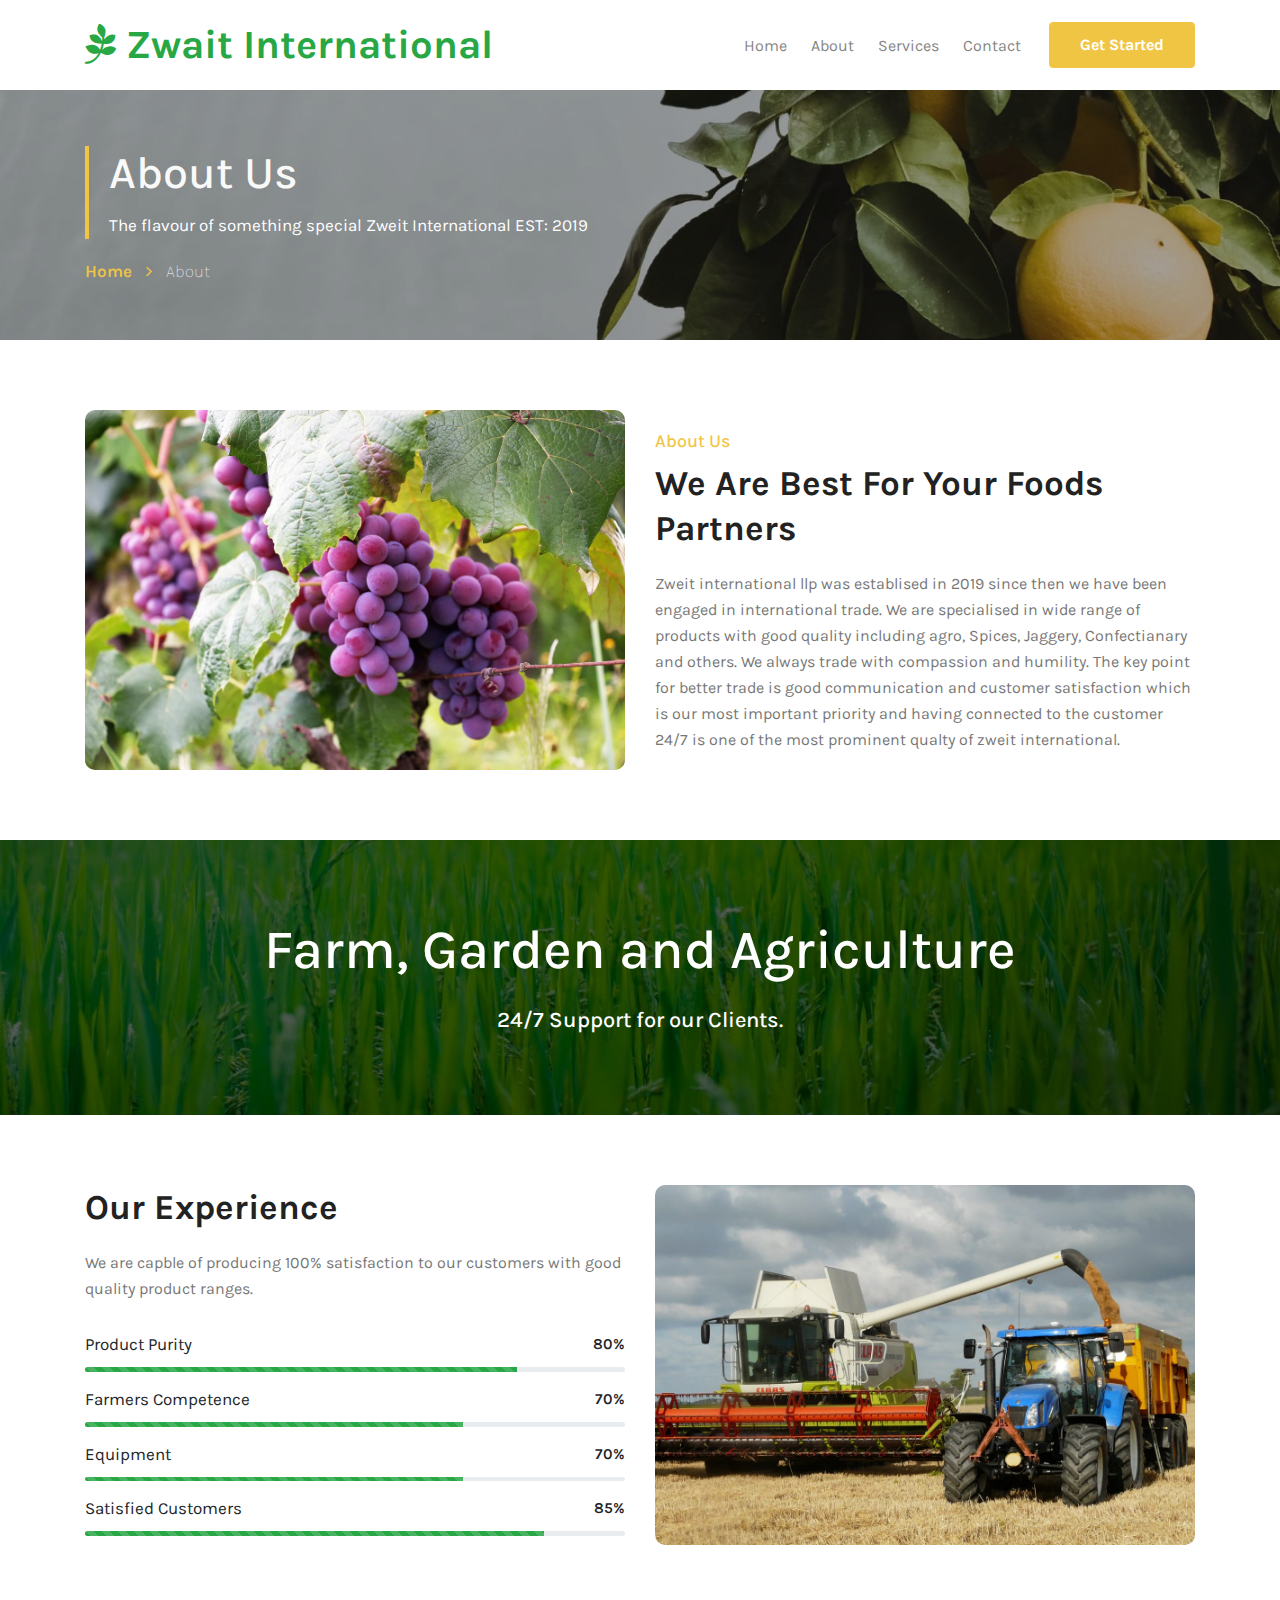
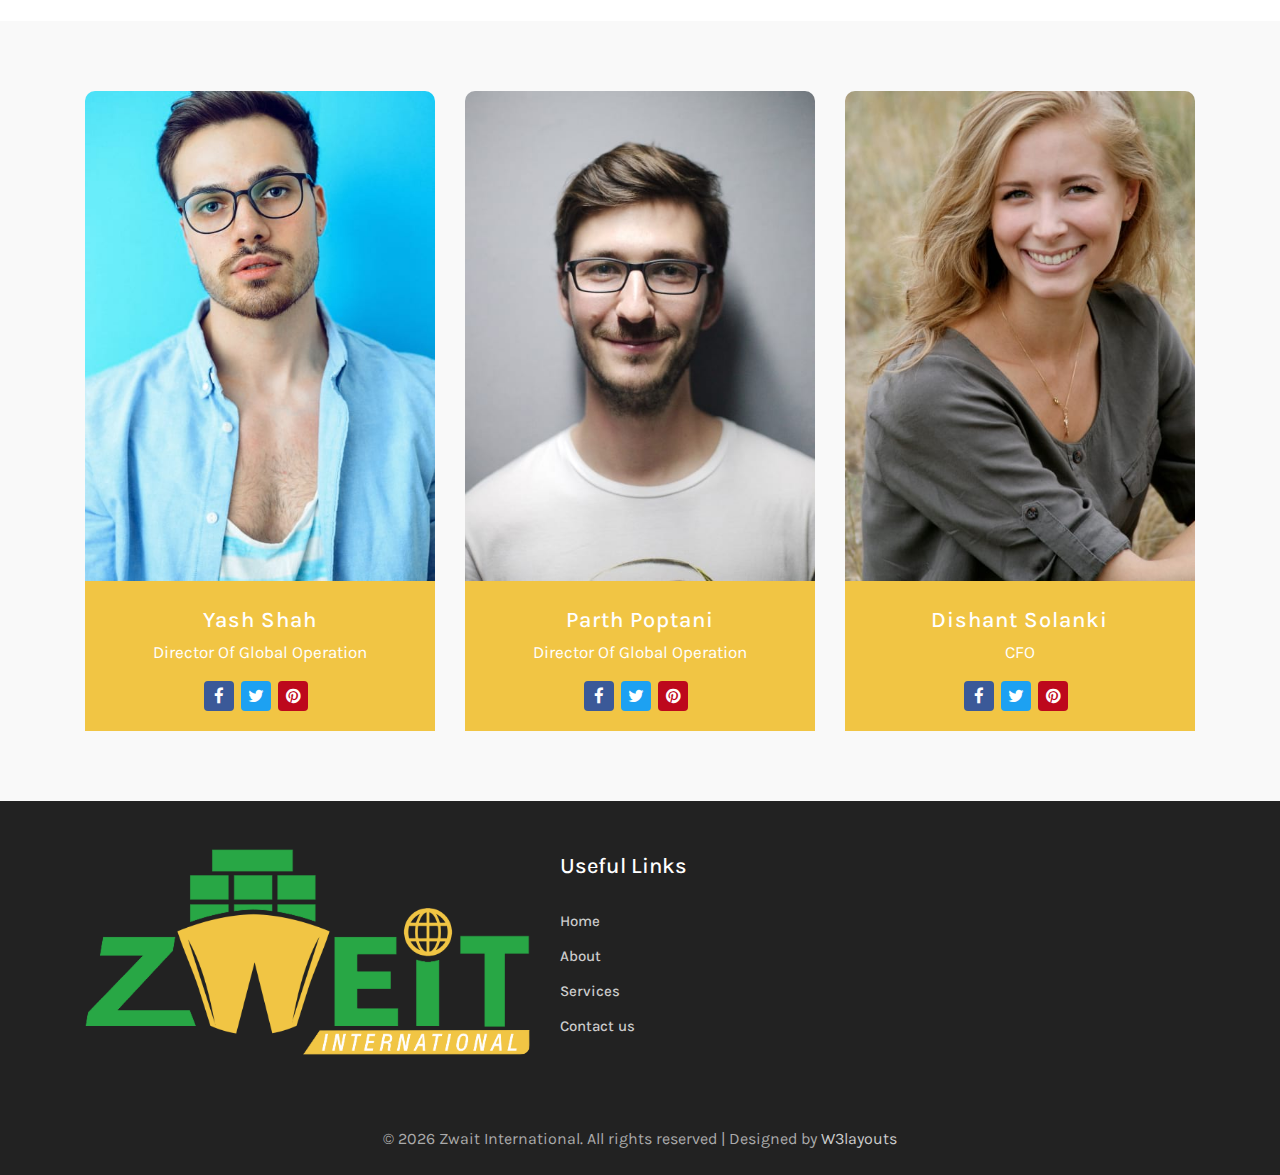
==== about.html @ 6b99e537 "First Project Setup" ====
<!--
   Author: W3layouts
   Author URL: http://w3layouts.com
-->
<!doctype html>
<html lang="en">
  <head>
    <!-- Required meta tags -->
    <meta charset="utf-8">
    <meta name="viewport" content="width=device-width, initial-scale=1, shrink-to-fit=no">

    <title>Zwait International</title>

    <!-- Template CSS -->
    <link rel="stylesheet" href="assets/css/style-starter.css">
    <link href="https://fonts.googleapis.com/css?family=Karla:400,700&display=swap" rel="stylesheet">
    <link href="https://fonts.googleapis.com/css?family=Karla&display=swap" rel="stylesheet">
  </head>
  <body id="home">
<section class=" w3l-header-4 header-sticky">
    <header class="absolute-top">
        <div class="container">
        <nav class="navbar navbar-expand-lg navbar-light">
            <h1><a class="navbar-brand" href="index.html"> <span class="fa fa-pagelines" aria-hidden="true"></span>
         Zwait International
            </a></h1>
            <button class="navbar-toggler bg-gradient collapsed" type="button" data-toggle="collapse"
                data-target="#navbarNav" aria-controls="navbarNav" aria-expanded="false"
                aria-label="Toggle navigation">
                <span class="fa icon-expand fa-bars"></span>
				<span class="fa icon-close fa-times"></span>
            </button>
      
            <div class="collapse navbar-collapse" id="navbarNav">
                <ul class="navbar-nav  ml-auto">
                    <li class="nav-item">
                        <a class="nav-link" href="index.html">Home <span class="sr-only">(current)</span></a>
                    </li>
                    <li class="nav-item">
                        <a class="nav-link" href="about.html">About</a>
                    </li> 
                    <li class="nav-item">
                        <a class="nav-link" href="services.html">Services</a>
                    </li> 
                    <li class="nav-item">
                        <a class="nav-link" href="contact.html">Contact</a>
                    </li>
                </ul>
                <a href="#" class="ml-lg-3 mt-lg-0 mt-3 book btn btn-style">Get started</a>
            </div>
        </div>

        </nav>
    </div>
      </header>
</section>

<script src="assets/js/jquery-3.3.1.min.js"></script> <!-- Common jquery plugin -->
<!--bootstrap working-->
<script src="assets/js/bootstrap.min.js"></script>
<!-- //bootstrap working-->
<!-- disable body scroll which navbar is in active -->
<script>
$(function () {
  $('.navbar-toggler').click(function () {
    $('body').toggleClass('noscroll');
  })
});
</script>
<!-- disable body scroll which navbar is in active -->

<!-- breadcrumbs -->
    <section class="w3l-inner-banner-main">
        <div class="about-inner about editContent">
            <div class="container">   
                <div class="main-titles-head ">
                <h3 class="header-name editContent">
					About Us
                </h3>
                <p class="tiltle-para editContent ">The flavour of something special Zweit International EST: 2019</p>
            </div>
            <div class="breadcrumbs-sub">
                <ul class="breadcrumbs-custom-path">
                    <li class="right-side propClone"><a href="index.html" class="editContent">Home <span class="fa fa-angle-right" aria-hidden="true"></span></a> <p></li>
                    <li class="active editContent">About</li>
                </ul>
            </div>
</div>

   </div>

        </div>
    </section>
<!-- breadcrumbs //-->
<section class="w3l-content-with-photo-4"  id="about">
    <div class="content-with-photo4-block editContent">
        <div class="container">
            <div class="cwp4-two row">
            <div class="cwp4-image col-xl-6">
                <img src="assets/images/b3.jpg" alt="product" class="img-responsive about-me">
            </div>
                <div class="cwp4-text col-xl-6 ">
                    <div class="posivtion-grid">
                        <h6 class="sub-title">About Us</h6>
                    <h3 class="editContent">We Are Best For Your Foods Partners</h3>
                    <p class="para editContent">Zweit international llp was establised in 2019 since then we have been engaged in international trade. We are specialised in wide range of products with good quality including agro, Spices, Jaggery, Confectianary and others. We always trade with compassion and humility. The key point for better trade is good communication and customer satisfaction which is our most important priority and having connected to the customer 24/7 is one of the most prominent qualty of zweit international.
</p>
<!-- <a href="about.html" class="action-button btn mt-3">Read more</a> -->
        </div>
        </div>
    </div>
</div>
</section>
<section class="w3l-about ">
      <div class="skills-bars editContent counter-width ">
            <div class="container">
              <div class="nature-bars">
              <h3>Farm, Garden and Agriculture</h3>
              <div class="link-list-menu">
                <p>24/7 Support for our Clients.</p>
              </div>
              <!-- <a href="about.html" class="action-button btn mt-3">Read more</a> -->
            </div>
            </div>
      </div>
</section>
<section class="w3l-recent-work">
	<div class="jst-two-col">
		<div class="container">
<div class="row">

	<div class="my-bio col-xl-6">
		<h3>Our Experience</h3>
	<p class="para mb-3">We are capble of producing 100% satisfaction to our customers with good quality product ranges.</p>
		<div class="details-details">
			<div class="my-bar-grids">
				<h4>Product Purity<span> 80% </span></h4>

				<div class="progress">
					<div class="progress-bar progress-bar-striped bg-color" role="progressbar" style="width: 80% ;height:.3rem;" aria-valuenow="50" aria-valuemin="0" aria-valuemax="100" div="">
					</div>
				</div>
			</div>
			<div class="my-bar-grids">
				<h4>Farmers Competence<span> 70% </span></h4>

				<div class="progress">
					<div class="progress-bar progress-bar-striped bg-color" role="progressbar" style="width: 70% ;height:.3rem;" aria-valuenow="50" aria-valuemin="0" aria-valuemax="100" div="">
					</div>
				</div>
			</div>
			<div class="my-bar-grids">
				<h4>Equipment<span> 70% </span></h4>

				<div class="progress">
					<div class="progress-bar progress-bar-striped bg-color" role="progressbar" style="width: 70% ;height:.3rem;" aria-valuenow="50" aria-valuemin="0" aria-valuemax="100" div="">
					</div>
				</div>
			</div>
			<div class="my-bar-grids">
				<h4>Satisfied Customers<span> 85% </span></h4>

				<div class="progress">
					<div class="progress-bar progress-bar-striped bg-color" role="progressbar" style="width: 85% ;height:.3rem;" aria-valuenow="50" aria-valuemin="0" aria-valuemax="100" div="">
					</div>
				</div>
			</div>
		</div>
</div>
<div class="col-xl-6 ">
	<img src="assets/images/b4.jpg" alt="product" class="img-responsive about-me">
</div>
</div>
		</div>
	</div>
</section>
<section class="w3l-team-main-6" id="team">
	<!-- /team-grids -->
	<div class="team-content-page editContent text-center">
		<div class="container">
			<div class="row">
				<!-- <div class="col-lg-3 col-md-6 col-sm-6 team-team">
					<div class="our-team">
					  <a href="#page">
					  <img src="assets/images/t1.jpg" alt="product" class="img-responsive ">
					  <div class="team-content">
						<h3 class="name"><a href="#page">Kellie Smith</a></h3>
						<span class="post"><a href="#page">Food Production</a</span>
					  </a>
					  <div class="social-teams">
						<a href="#" class="facebook"><span class="fa fa-facebook"></span></a>
						<a href="#" class="twitter"><span class="fa fa-twitter"></span></a>
						<a href="#" class="pinterest"><span class="fa fa-pinterest"></span></a>
					</div>
					  </div>
					</div>
				  </div> -->
				<div class="col-lg-4 col-md-6 col-sm-6 team-team">
				  <div class="our-team">
					<a href="#page">
					<img src="assets/images/t2.jpg" alt="product" class="img-responsive ">
					<div class="team-content">
					  <h3 class="name"><a href="#page">Yash Shah</a></h3>
					  <span class="post"><a href="#page">Director of Global Operation</a</span>
					</a>
					<div class="social-teams">
						<a href="#" class="facebook"><span class="fa fa-facebook"></span></a>
						<a href="#" class="twitter"><span class="fa fa-twitter"></span></a>
						<a href="#" class="pinterest"><span class="fa fa-pinterest"></span></a>
					</div>
					</div>
					</div>
				  </div>
				<div class="col-lg-4 col-md-6 col-sm-6 team-team">
					<div class="our-team">
					  <a href="#page">
					  <img src="assets/images/t3.jpg" alt="product" class="img-responsive ">
					  <div class="team-content">
						<h3 class="name"><a href="#page">Parth Poptani</a></h3>
						<span class="post"><a href="#page">Director of Global Operation</a</span>
					  </a>
					  <div class="social-teams">
						<a href="#" class="facebook"><span class="fa fa-facebook"></span></a>
						<a href="#" class="twitter"><span class="fa fa-twitter"></span></a>
						<a href="#" class="pinterest"><span class="fa fa-pinterest"></span></a>
					</div>
					  </div>
					</div>
				  </div>
				  <div class="col-lg-4 col-md-6 col-sm-6 team-team">
					<div class="our-team">
					  <a href="#page">
					  <img src="assets/images/t1.jpg" alt="product" class="img-responsive ">
					  <div class="team-content">
						<h3 class="name"><a href="#page">Dishant Solanki</a></h3>
						<span class="post"><a href="#page">CFO</a</span>
					  </a>
					  <div class="social-teams">
						<a href="#" class="facebook"><span class="fa fa-facebook"></span></a>
						<a href="#" class="twitter"><span class="fa fa-twitter"></span></a>
						<a href="#" class="pinterest"><span class="fa fa-pinterest"></span></a>
					</div>
					  </div>
					</div>
				  </div>
				</div>
			  </div>
		</div>
	</div>
	<!-- /team-grids -->
</section>
<section class="w3l-footer-29-main">
	<div class="footer-29 py-5">
	  <div class="container">
		<div class="row footer-top-29">
		  <div class="col-lg-5 col-md-5 col-sm-6 footer-list-29 footer-1">
			<div class="left-side">
                <img src="assets/images/LOGO.png" class="img-fluid" alt="">
				<!-- <h2><a href="index.html" class="footer-logo">Zwait International</a></h2> -->
				<!-- <p class="para">Lorem ipsum, dolor sit amet consectetur adipisicing elit. Saepe qui repellat nam vero consectetur dicta eos suscipit. Numquam at minus architecto asperiores cupiditate. At molestias laborum voluptatibus numquam aperiam in.</p> -->
			</div>
		  </div>
		  <div class="col-lg-3 col-md-3 col-sm-6 footer-list-29 footer-2 ">
  
			<ul>
			  <h6 class="footer-title-29">Useful Links</h6>
			  <li><a href="index.html">Home</a></li>
			  <li><a href="about.html">About</a></li>
			  <li><a href="services.html">Services</a></li>
			  <li><a href="contact.html">Contact us</a></li>
			</ul>
		  </div>
		  <!-- <div class="col-lg-4 col-md-4 col-sm-6 footer-list-29 footer-3">
			  <h6 class="footer-title-29">Latest from blog</h6>
			  <div class="footer-post mb-3">
				<a href="#page"> 
					<img src="assets/images/f1.jpg" class="img-responsive" alt=""></a>
					<div>
				<a href="#page">How to Eat Organic Foods</a>
				<p class="small"><span class="fa fa-clock-o"></span> March 9, 2020</p>
			</div>
			  </div>
			  <div class="footer-post">
				<a href="#page"> 
					<img src="assets/images/f2.jpg" class="img-responsive" alt="">
				</a>
					<div>
				<a href="#page">How to Eat Organic Foods</a>
				<p class="small"><span class="fa fa-clock-o"></span> March 9, 2020</p>
			  </div>
			</div>
		  </div> -->
		</div>
	</div>
  </section>
<!-- move top -->
 <section class="w3l-footer-29-main w3l-copyright">
        <div class="container">
            <div class=" bottom-copies text-center">
                <p class="copy-footer-29">© <script>document.write( new Date().getUTCFullYear() );</script> Zwait International. All rights reserved | Designed by <a href="https://w3layouts.com">W3layouts</a></p>
            </div>
        </div>
    </section>
<button onclick="topFunction()" id="movetop" title="Go to top">
	<span class="fa fa-long-arrow-up"></span>
</button>
<script>
	// When the user scrolls down 20px from the top of the document, show the button
	window.onscroll = function () {
		scrollFunction()
	};

	function scrollFunction() {
		if (document.body.scrollTop > 20 || document.documentElement.scrollTop > 20) {
			document.getElementById("movetop").style.display = "block";
		} else {
			document.getElementById("movetop").style.display = "none";
		}
	}

	// When the user clicks on the button, scroll to the top of the document
	function topFunction() {
		document.body.scrollTop = 0;
		document.documentElement.scrollTop = 0;
	}
</script>
<!-- /move top -->
</body>

</html>
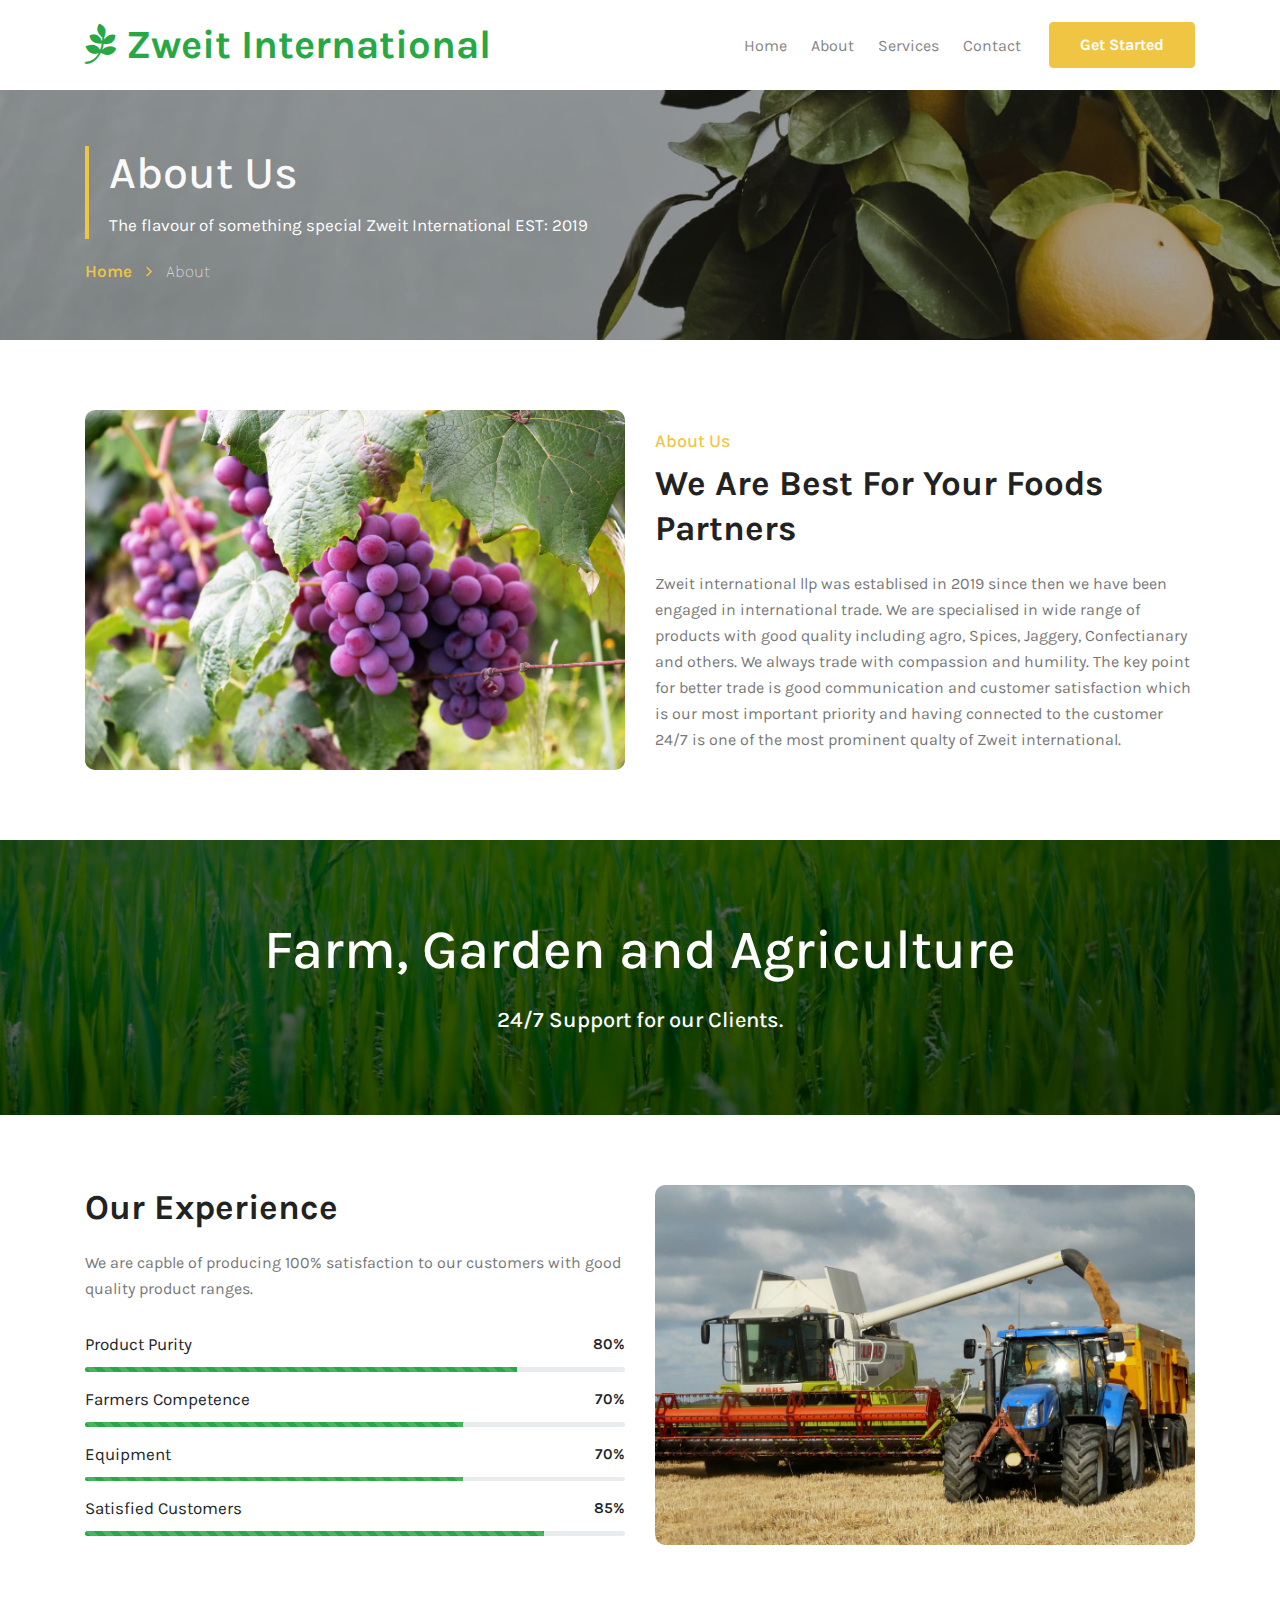
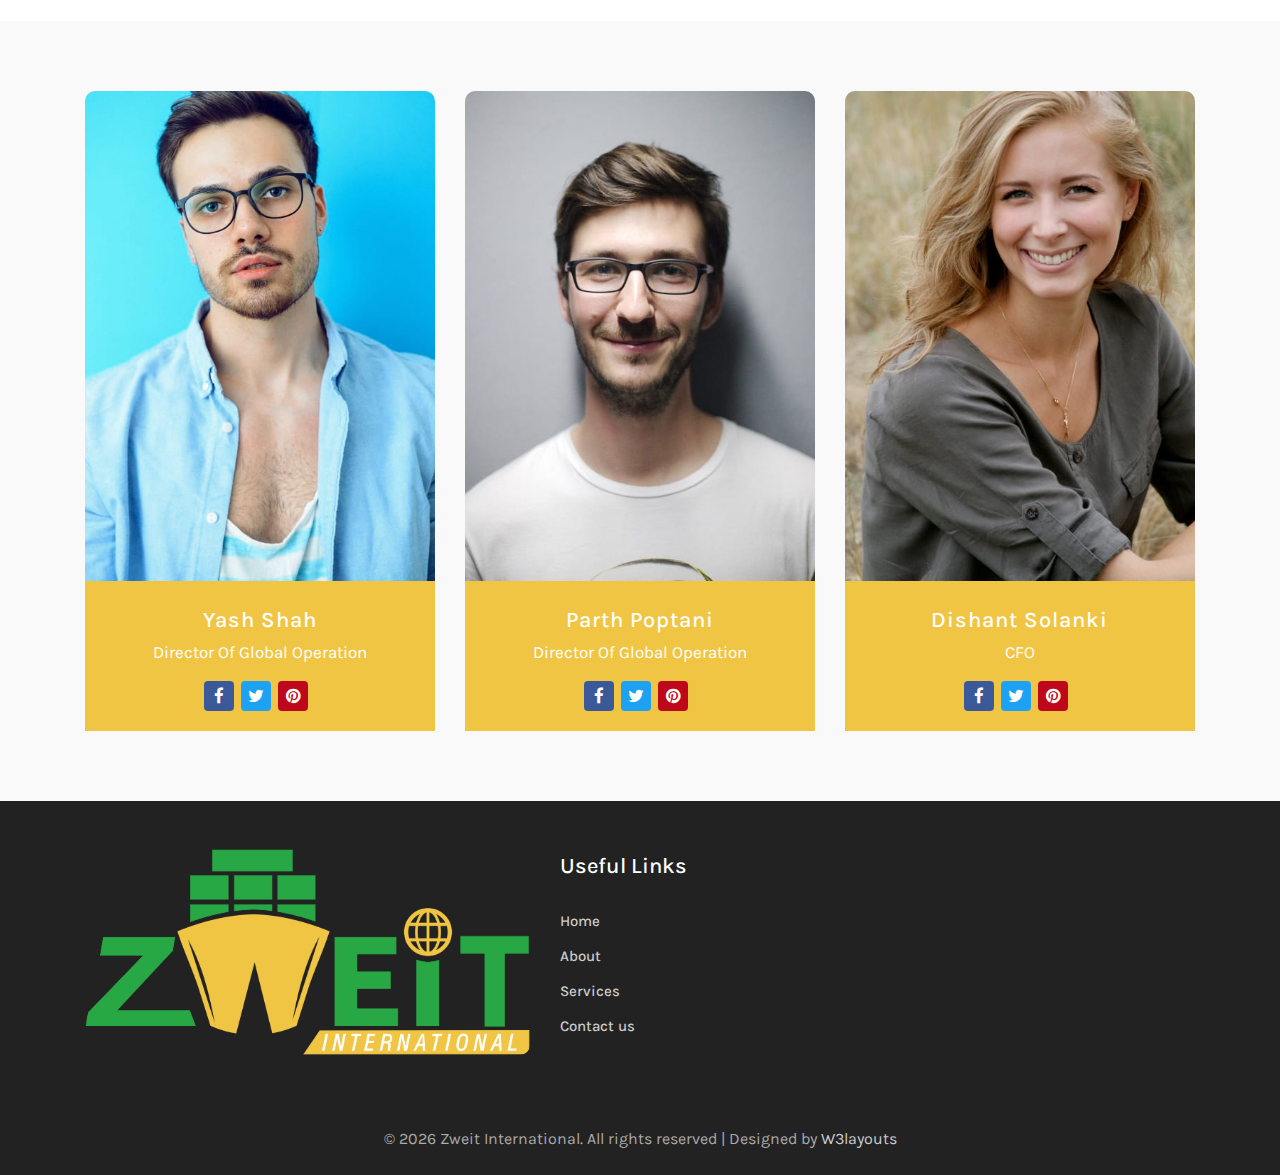
==== commit b3c93cb6: "second" ====
--- a/about.html
+++ b/about.html
@@ -10,7 +10,7 @@
     <meta charset="utf-8">
     <meta name="viewport" content="width=device-width, initial-scale=1, shrink-to-fit=no">
 
-    <title>Zwait International</title>
+    <title>Zweit International</title>
 
     <!-- Template CSS -->
     <link rel="stylesheet" href="assets/css/style-starter.css">
@@ -23,7 +23,7 @@
         <div class="container">
         <nav class="navbar navbar-expand-lg navbar-light">
             <h1><a class="navbar-brand" href="index.html"> <span class="fa fa-pagelines" aria-hidden="true"></span>
-         Zwait International
+         Zweit International
             </a></h1>
             <button class="navbar-toggler bg-gradient collapsed" type="button" data-toggle="collapse"
                 data-target="#navbarNav" aria-controls="navbarNav" aria-expanded="false"
@@ -104,7 +104,7 @@
                     <div class="posivtion-grid">
                         <h6 class="sub-title">About Us</h6>
                     <h3 class="editContent">We Are Best For Your Foods Partners</h3>
-                    <p class="para editContent">Zweit international llp was establised in 2019 since then we have been engaged in international trade. We are specialised in wide range of products with good quality including agro, Spices, Jaggery, Confectianary and others. We always trade with compassion and humility. The key point for better trade is good communication and customer satisfaction which is our most important priority and having connected to the customer 24/7 is one of the most prominent qualty of zweit international.
+                    <p class="para editContent">Zweit international llp was establised in 2019 since then we have been engaged in international trade. We are specialised in wide range of products with good quality including agro, Spices, Jaggery, Confectianary and others. We always trade with compassion and humility. The key point for better trade is good communication and customer satisfaction which is our most important priority and having connected to the customer 24/7 is one of the most prominent qualty of Zweit international.
 </p>
 <!-- <a href="about.html" class="action-button btn mt-3">Read more</a> -->
         </div>
@@ -257,7 +257,7 @@
 		  <div class="col-lg-5 col-md-5 col-sm-6 footer-list-29 footer-1">
 			<div class="left-side">
                 <img src="assets/images/LOGO.png" class="img-fluid" alt="">
-				<!-- <h2><a href="index.html" class="footer-logo">Zwait International</a></h2> -->
+				<!-- <h2><a href="index.html" class="footer-logo">Zweit International</a></h2> -->
 				<!-- <p class="para">Lorem ipsum, dolor sit amet consectetur adipisicing elit. Saepe qui repellat nam vero consectetur dicta eos suscipit. Numquam at minus architecto asperiores cupiditate. At molestias laborum voluptatibus numquam aperiam in.</p> -->
 			</div>
 		  </div>
@@ -298,7 +298,7 @@
  <section class="w3l-footer-29-main w3l-copyright">
         <div class="container">
             <div class=" bottom-copies text-center">
-                <p class="copy-footer-29">© <script>document.write( new Date().getUTCFullYear() );</script> Zwait International. All rights reserved | Designed by <a href="https://w3layouts.com">W3layouts</a></p>
+                <p class="copy-footer-29">© <script>document.write( new Date().getUTCFullYear() );</script> Zweit International. All rights reserved | Designed by <a href="https://w3layouts.com">W3layouts</a></p>
             </div>
         </div>
     </section>
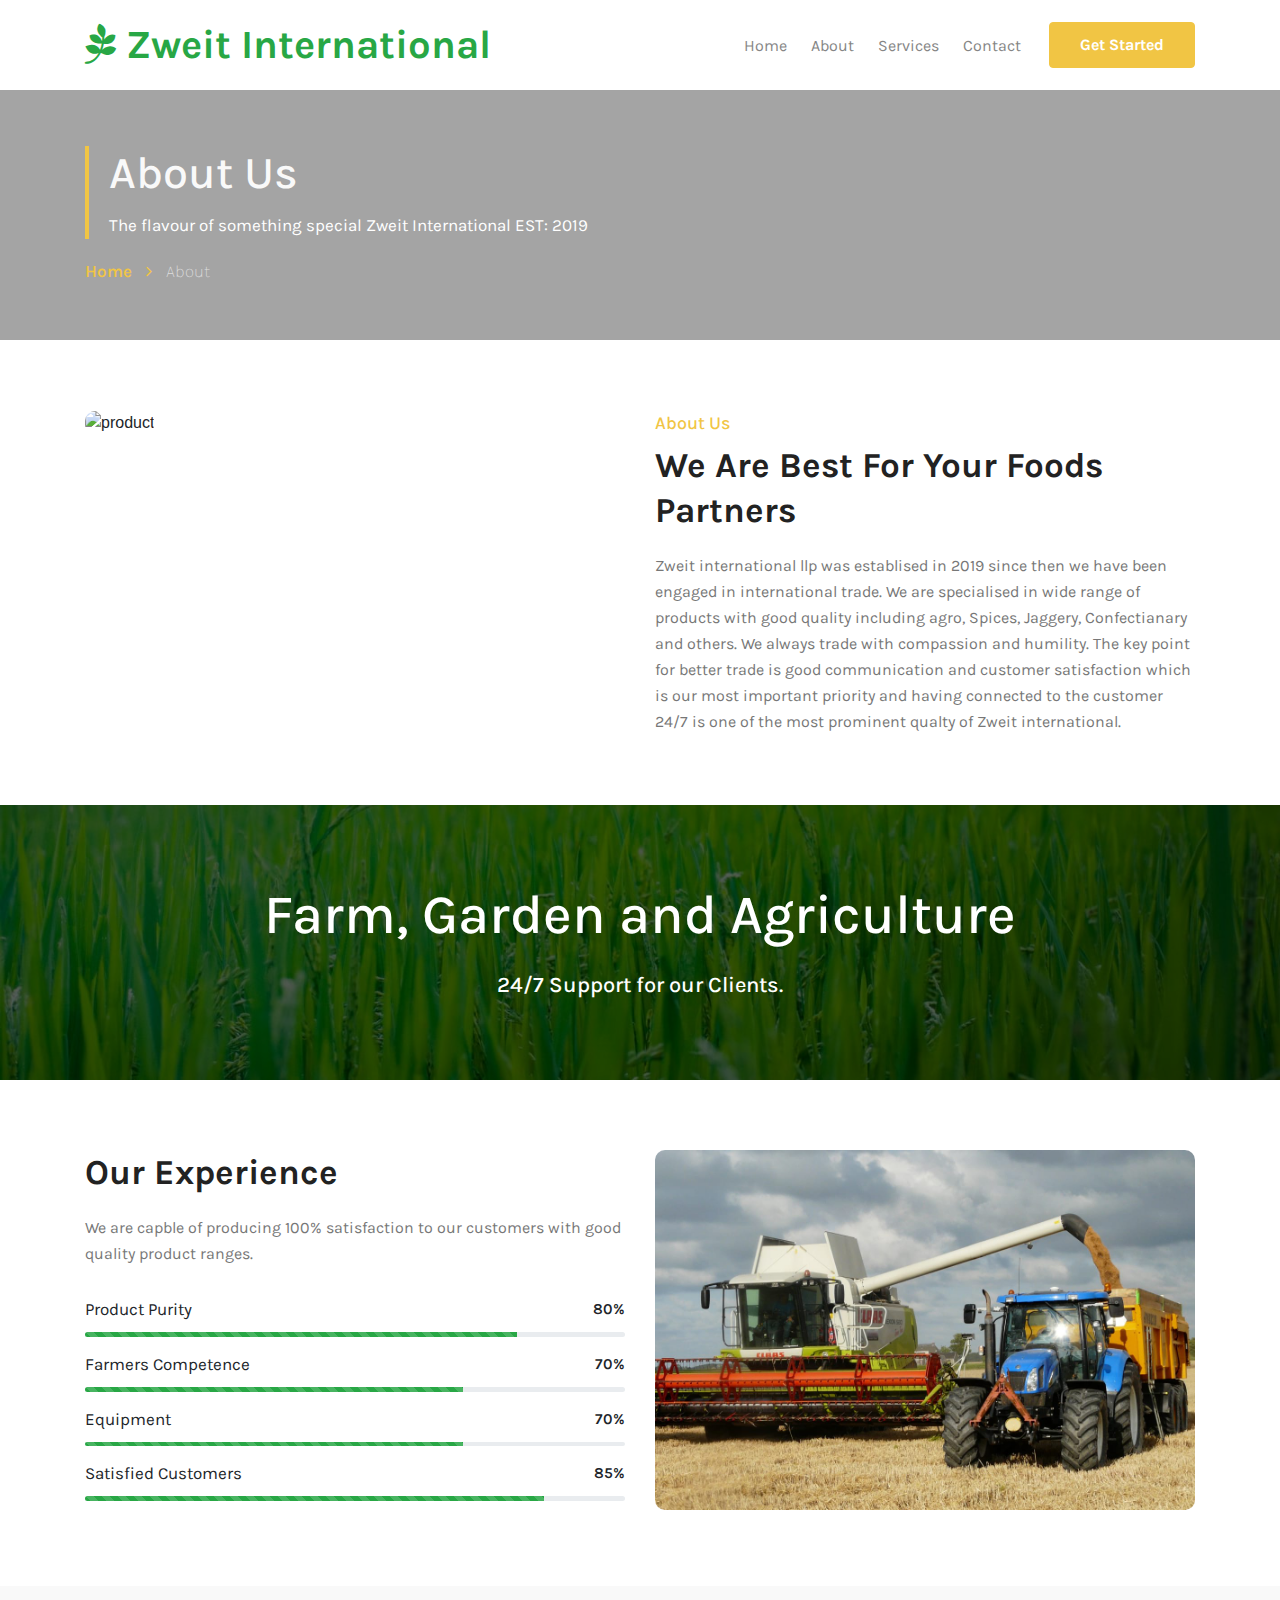
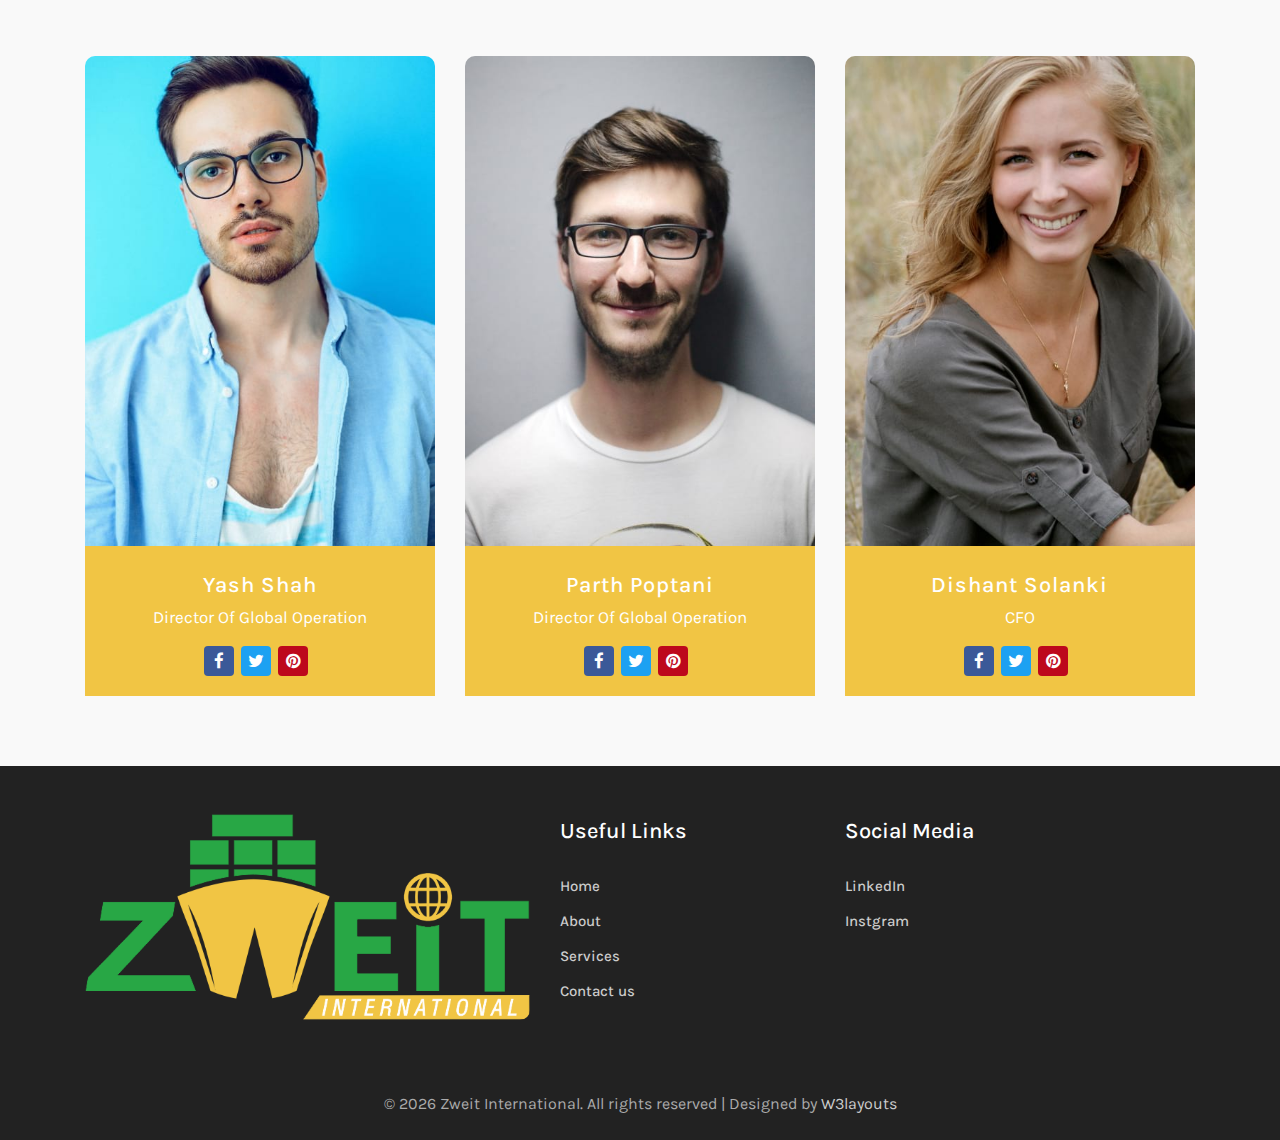
==== commit 3c2969cb: "major services changes" ====
--- a/about.html
+++ b/about.html
@@ -98,7 +98,7 @@
         <div class="container">
             <div class="cwp4-two row">
             <div class="cwp4-image col-xl-6">
-                <img src="assets/images/b3.jpg" alt="product" class="img-responsive about-me">
+                <img src="assets/images/spices-2.jpg" alt="product" class="img-responsive about-me">
             </div>
                 <div class="cwp4-text col-xl-6 ">
                     <div class="posivtion-grid">
@@ -271,6 +271,14 @@
 			  <li><a href="contact.html">Contact us</a></li>
 			</ul>
 		  </div>
+		   <div class="col-lg-3 col-md-3 col-sm-6 footer-list-29 footer-2 ">
+  
+      <ul>
+        <h6 class="footer-title-29">Social Media</h6>
+        <li><a target="_blank" href="https://www.linkedin.com/company/71424562/admin/">LinkedIn</a></li>
+        <li><a target="_blank" href="https://www.instagram.com/zweit_international/?hl=en">Instgram</a></li>
+      </ul>
+      </div>
 		  <!-- <div class="col-lg-4 col-md-4 col-sm-6 footer-list-29 footer-3">
 			  <h6 class="footer-title-29">Latest from blog</h6>
 			  <div class="footer-post mb-3">
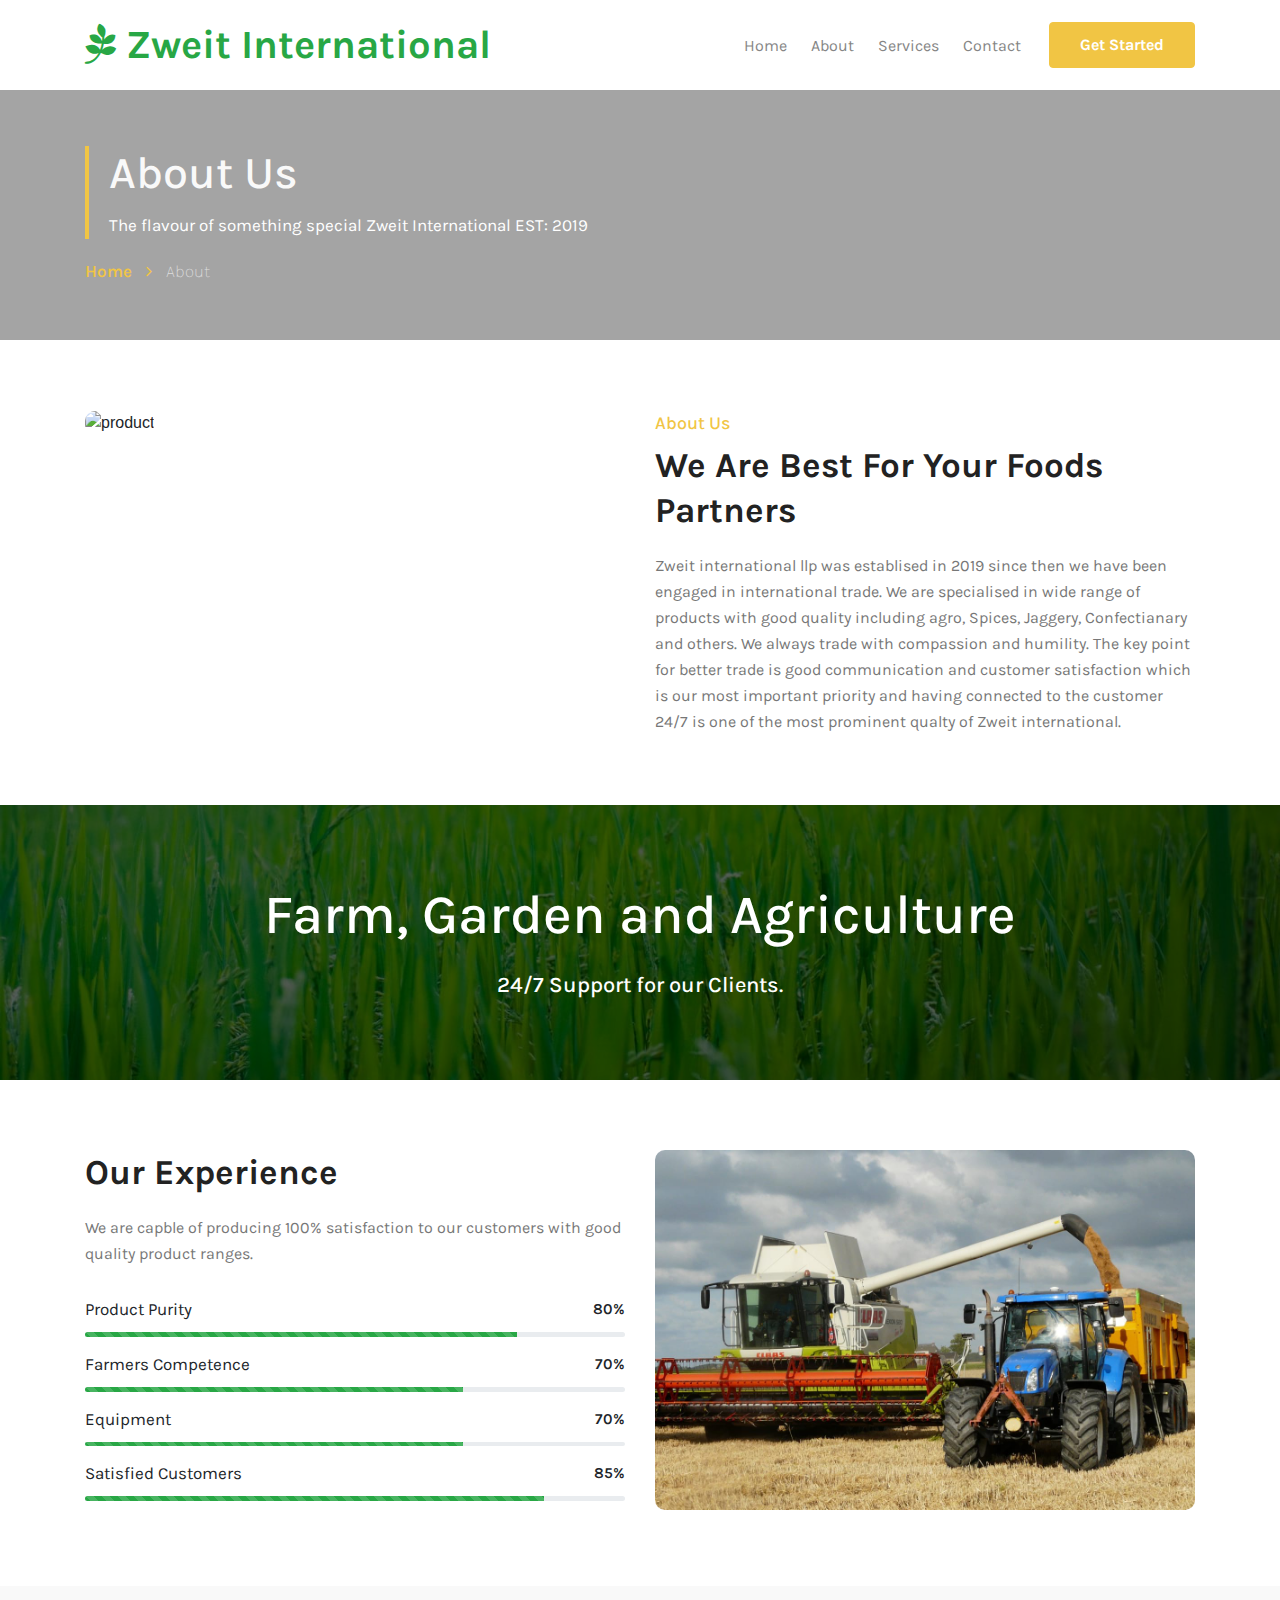
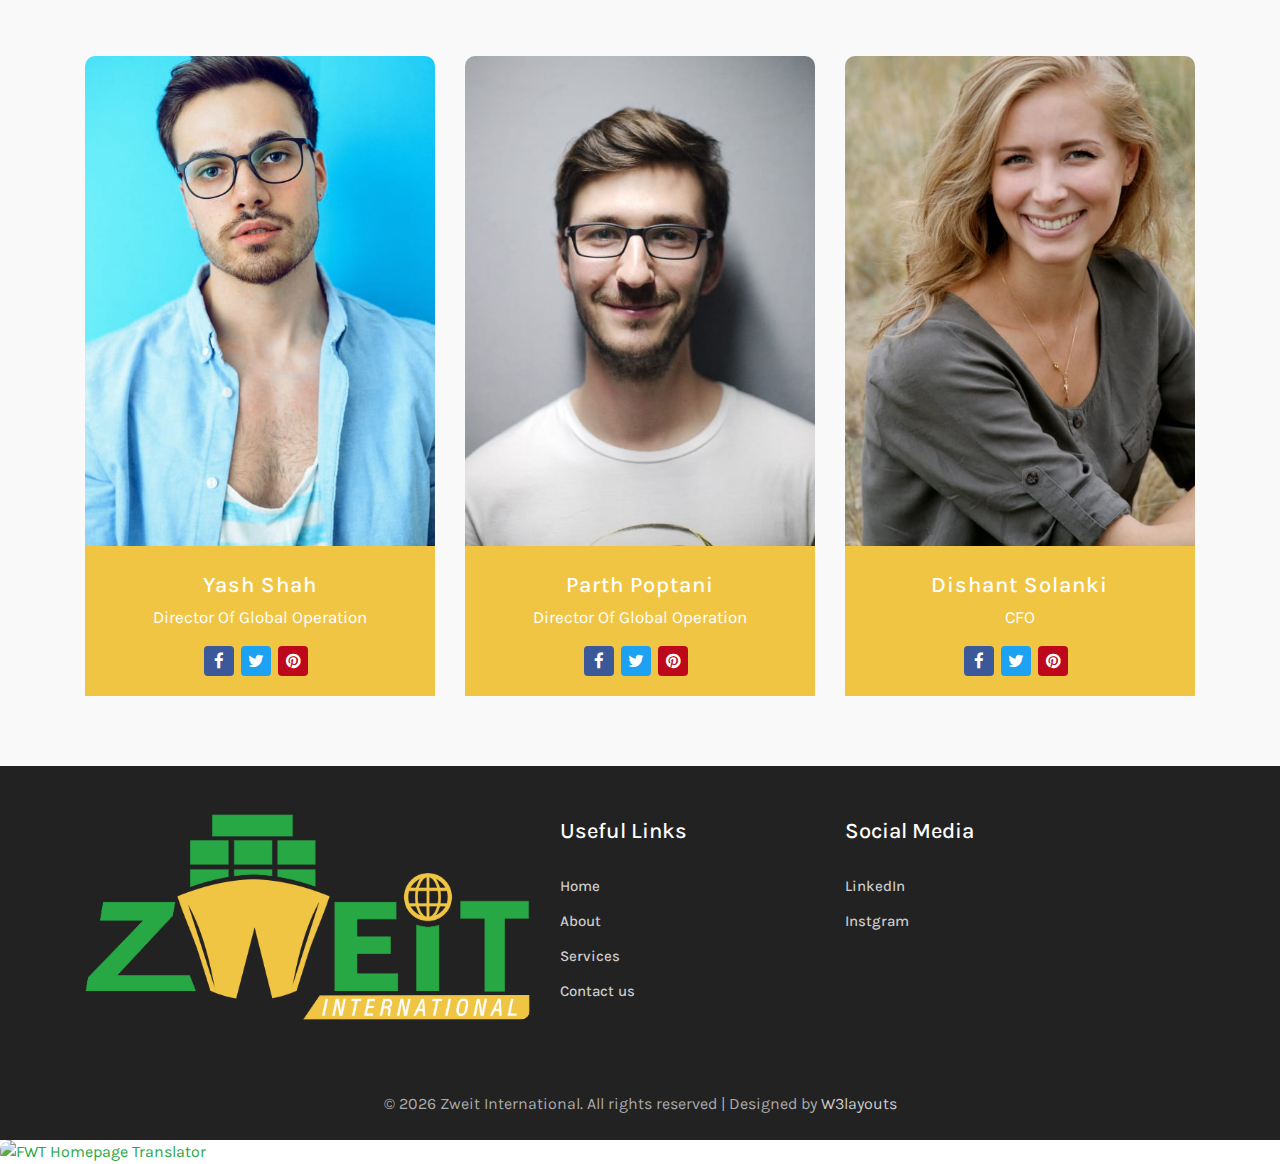
==== commit 6e868721: "translation" ====
--- a/about.html
+++ b/about.html
@@ -313,6 +313,7 @@
 <button onclick="topFunction()" id="movetop" title="Go to top">
 	<span class="fa fa-long-arrow-up"></span>
 </button>
+<a href="http://free-website-translation.com/" id="ftwtranslation_button" hreflang="en" title="" style="border:0;"><img src="http://free-website-translation.com/img/fwt_button_en.gif" id="ftwtranslation_image" alt="FWT Homepage Translator" style="border:0;"/></a> <script type="text/javascript" src="http://free-website-translation.com/scripts/fwt.js" /></script>
 <script>
 	// When the user scrolls down 20px from the top of the document, show the button
 	window.onscroll = function () {
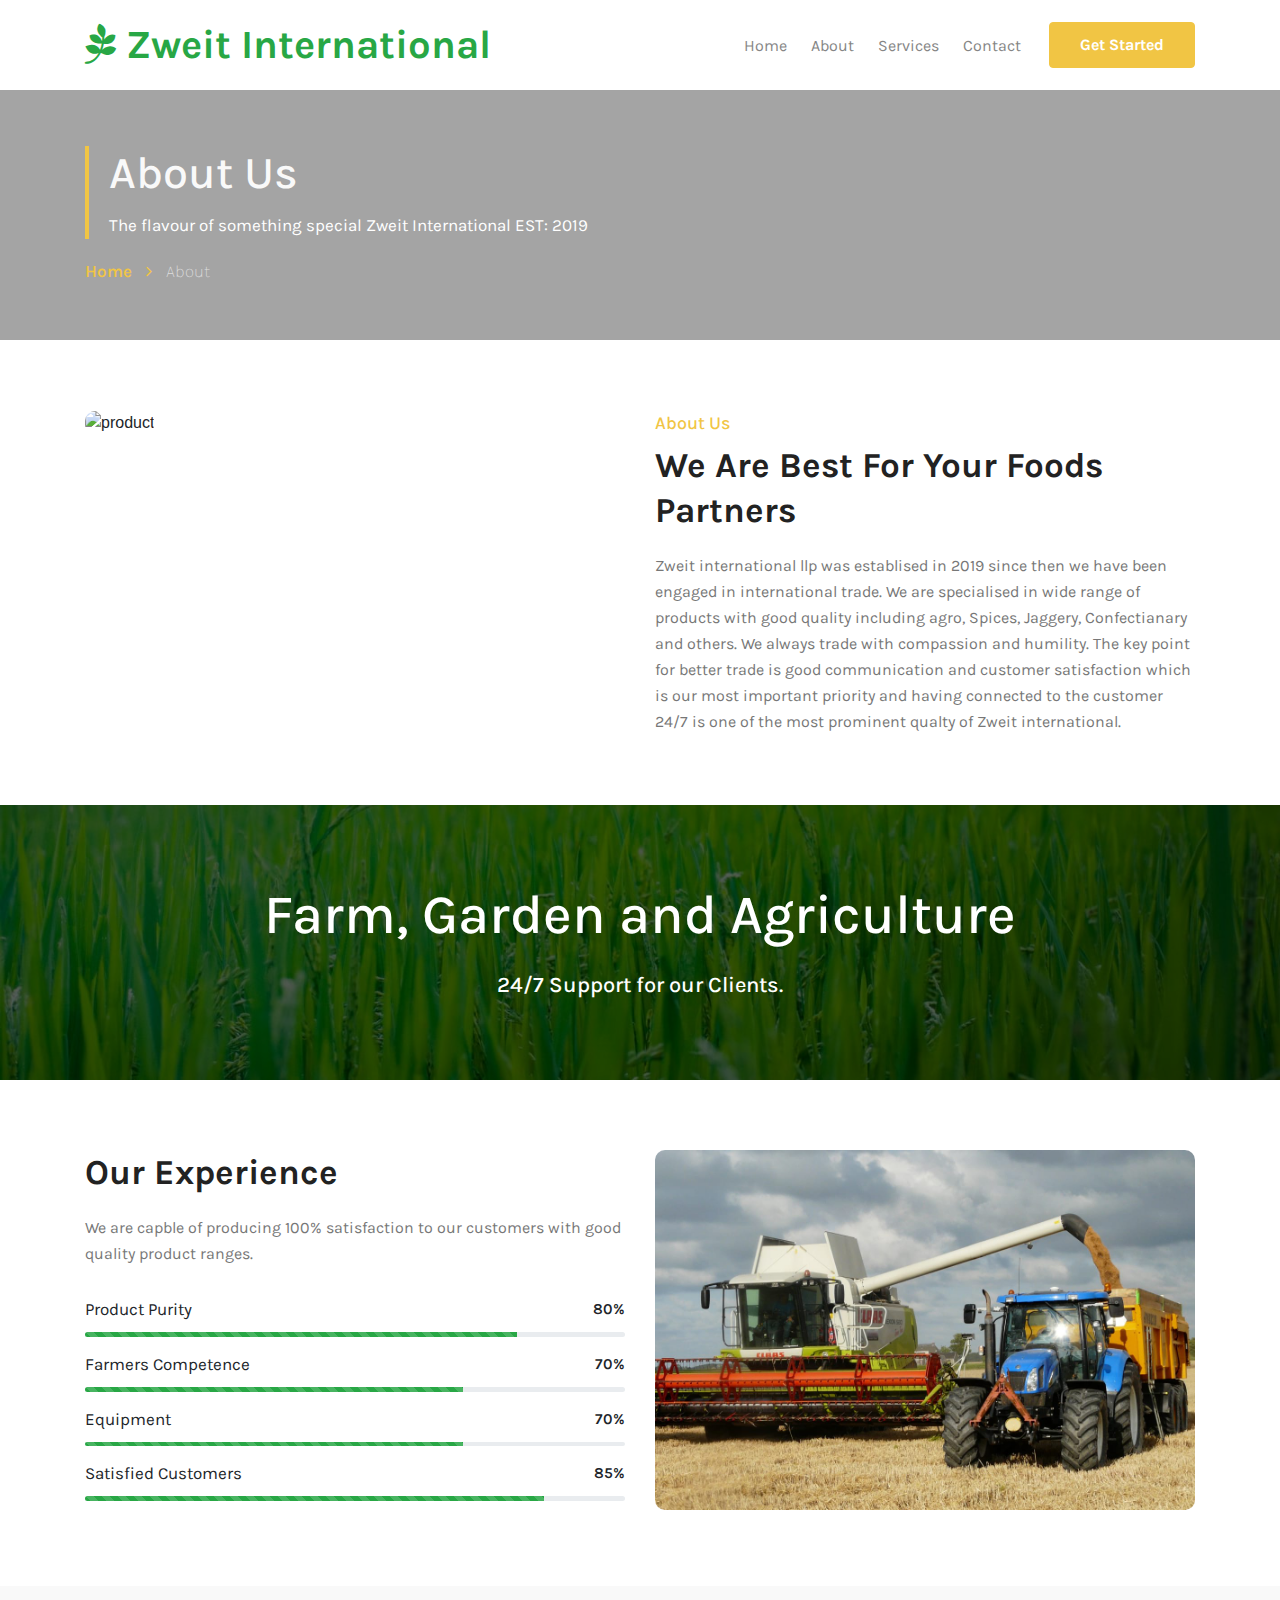
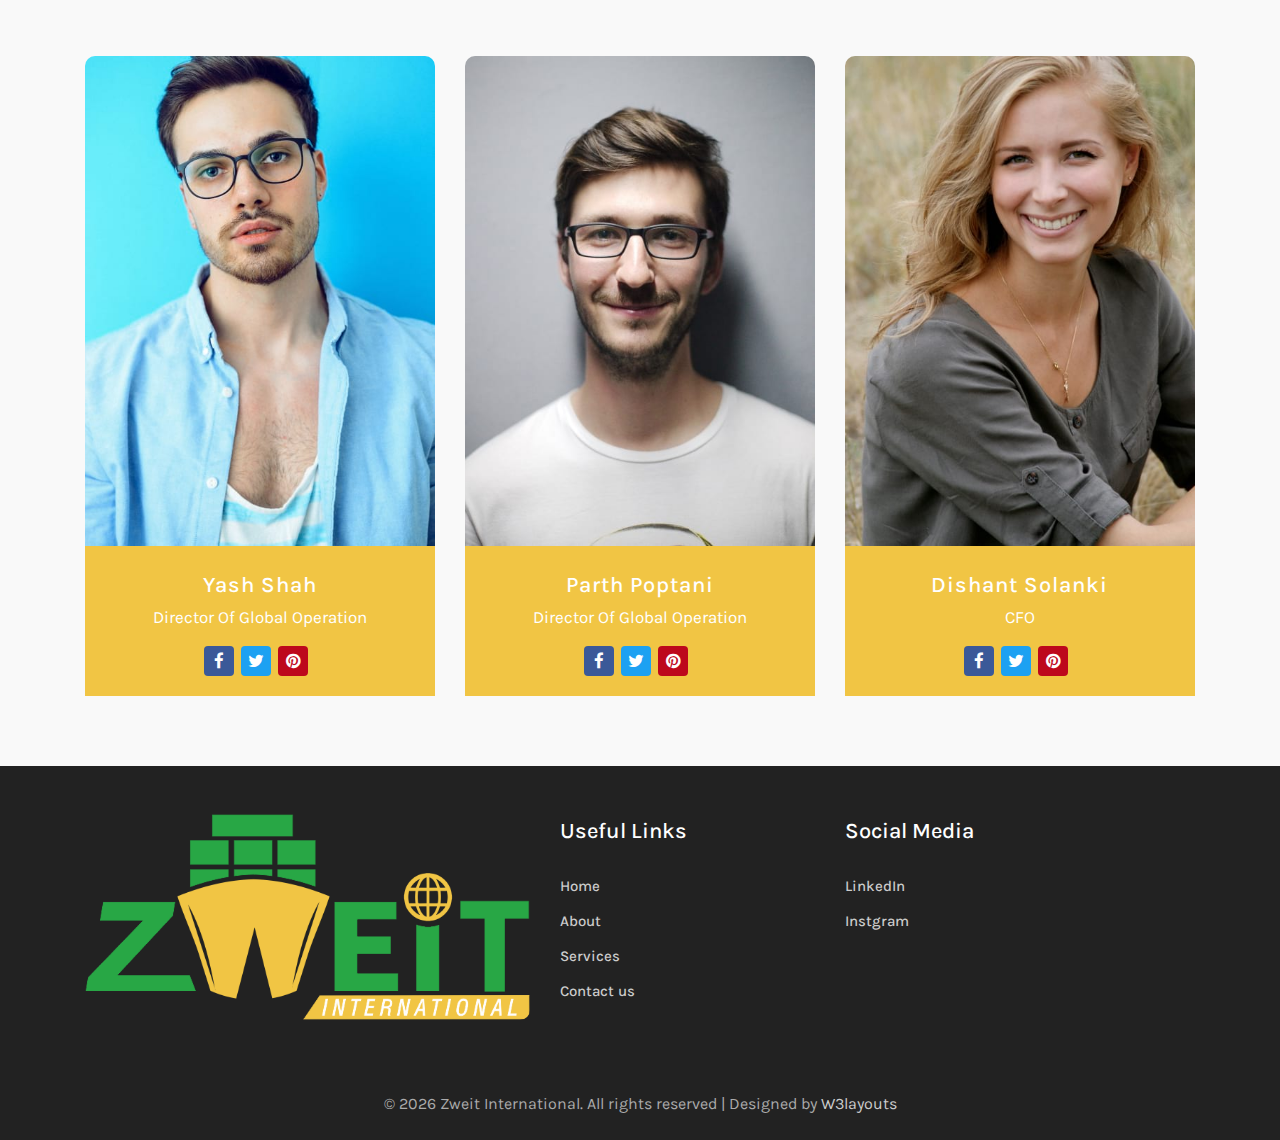
==== commit c443802c: "Translation addded" ====
--- a/about.html
+++ b/about.html
@@ -250,6 +250,8 @@
 	</div>
 	<!-- /team-grids -->
 </section>
+<div style="position: relative;
+    float: right;" id="google_translate_element"></div>
 <section class="w3l-footer-29-main">
 	<div class="footer-29 py-5">
 	  <div class="container">
@@ -313,28 +315,21 @@
 <button onclick="topFunction()" id="movetop" title="Go to top">
 	<span class="fa fa-long-arrow-up"></span>
 </button>
-<a href="http://free-website-translation.com/" id="ftwtranslation_button" hreflang="en" title="" style="border:0;"><img src="http://free-website-translation.com/img/fwt_button_en.gif" id="ftwtranslation_image" alt="FWT Homepage Translator" style="border:0;"/></a> <script type="text/javascript" src="http://free-website-translation.com/scripts/fwt.js" /></script>
+<!-- /move top -->
 <script>
-	// When the user scrolls down 20px from the top of the document, show the button
-	window.onscroll = function () {
-		scrollFunction()
-	};
-
-	function scrollFunction() {
-		if (document.body.scrollTop > 20 || document.documentElement.scrollTop > 20) {
-			document.getElementById("movetop").style.display = "block";
-		} else {
-			document.getElementById("movetop").style.display = "none";
-		}
-	}
-
-	// When the user clicks on the button, scroll to the top of the document
-	function topFunction() {
-		document.body.scrollTop = 0;
-		document.documentElement.scrollTop = 0;
-	}
+
+function googleTranslateElementInit() {
+
+new google.translate.TranslateElement({
+
+pageLanguage: 'en'
+
+}, 'google_translate_element');
+
+}
+
 </script>
-<!-- /move top -->
+<script src="https://translate.google.com/translate_a/element.js?cb=googleTranslateElementInit"></script>
 </body>
 
 </html>
